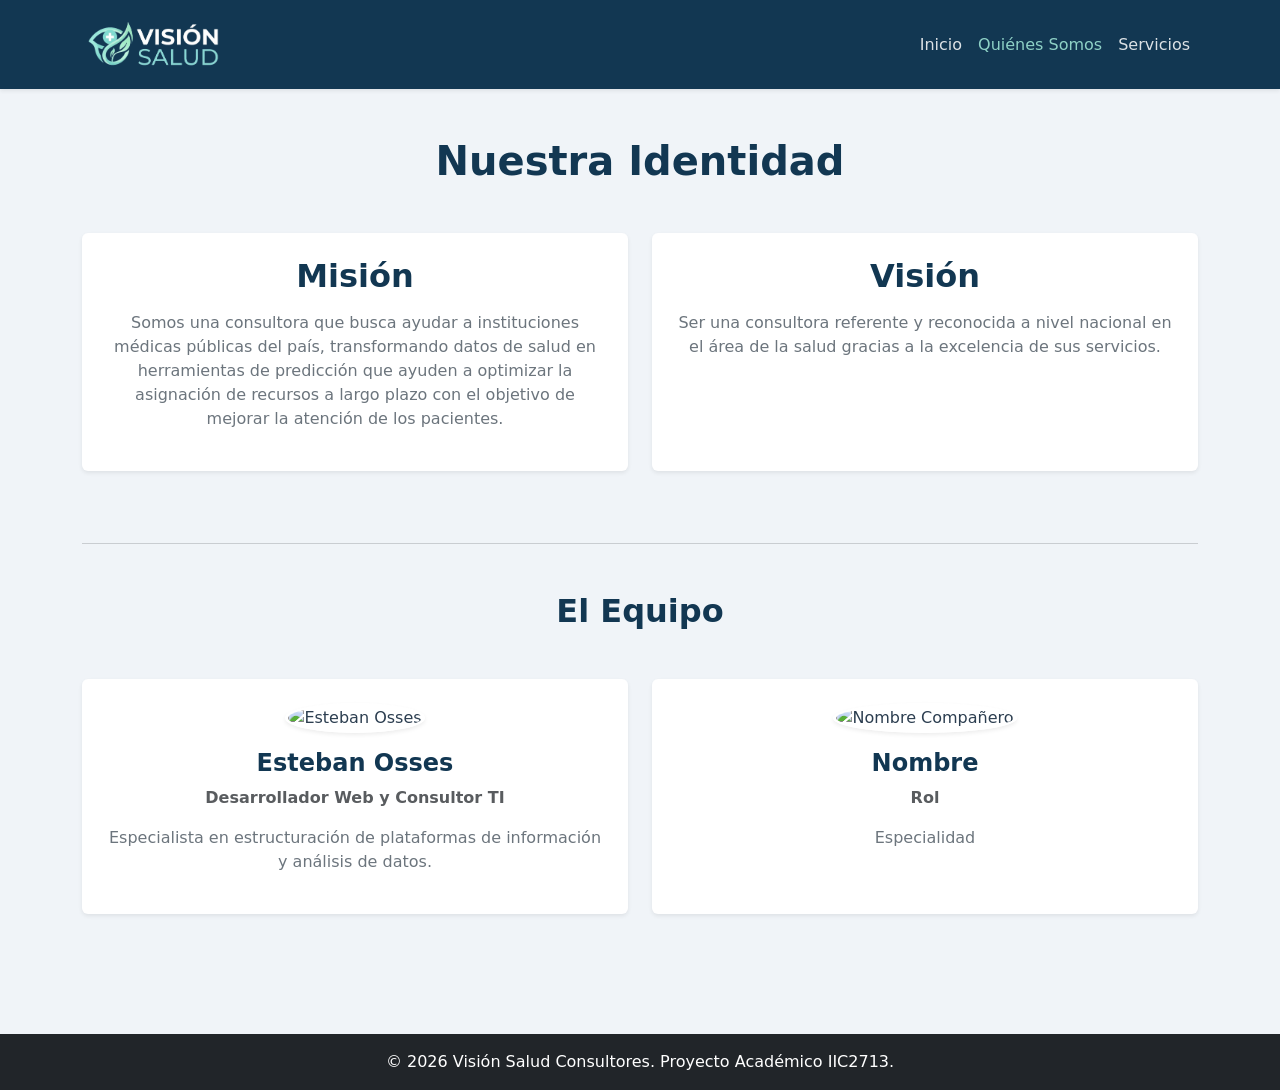
==== nosotros.html @ 450ac193 "first push" ====
<!DOCTYPE html>
<html lang="es">
<head>
    <meta charset="UTF-8">
    <meta name="viewport" content="width=device-width, initial-scale=1.0">
    <title>Quiénes Somos | Visión Salud</title>
    <link href="https://cdn.jsdelivr.net/npm/bootstrap@5.3.2/dist/css/bootstrap.min.css" rel="stylesheet">
    <link rel="stylesheet" href="style.css">
</head>
<body class="d-flex flex-column min-vh-100 bg-light-custom">

    <nav class="navbar navbar-expand-lg navbar-dark bg-primary navbar-custom sticky-top shadow-sm">
        <div class="container">
            <a class="navbar-brand" href="index.html">
                <img src="image_0.png" alt="Visión Salud" class="d-inline-block align-text-top">
            </a>
            <button class="navbar-toggler" type="button" data-bs-toggle="collapse" data-bs-target="#navbarNav">
                <span class="navbar-toggler-icon"></span>
            </button>
            <div class="collapse navbar-collapse" id="navbarNav">
                <ul class="navbar-nav ms-auto">
                    <li class="nav-item"><a class="nav-link" href="index.html">Inicio</a></li>
                    <li class="nav-item"><a class="nav-link active" href="nosotros.html">Quiénes Somos</a></li>
                    <li class="nav-item"><a class="nav-link" href="servicios.html">Servicios</a></li>
                </ul>
            </div>
        </div>
    </nav>

    <main class="container py-5 flex-grow-1">
        <h1 class="text-center text-primary-custom fw-bold mb-5">Nuestra Identidad</h1>
        
        <div class="row text-center mb-5">
            <div class="col-md-6 mb-4">
                <div class="p-4 bg-white border-0 rounded shadow-sm h-100 card-custom">
                    <h2 class="card-title-custom fw-bold mb-3">Misión</h2>
                    <p class="text-secondary">Somos una consultora que busca ayudar a instituciones médicas públicas del país, transformando datos de salud en herramientas de predicción que ayuden a optimizar la asignación de recursos a largo plazo con el objetivo de mejorar la atención de los pacientes.</p>
                </div>
            </div>
            <div class="col-md-6 mb-4">
                <div class="p-4 bg-white border-0 rounded shadow-sm h-100 card-custom">
                    <h2 class="card-title-custom fw-bold mb-3">Visión</h2>
                    <p class="text-secondary">Ser una consultora referente y reconocida a nivel nacional en el área de la salud gracias a la excelencia de sus servicios.</p>
                </div>
            </div>
        </div>

        <hr class="text-muted my-5">

        <h2 class="text-center text-primary-custom fw-bold my-5">El Equipo</h2>
        <div class="row text-center mb-5">
            <div class="col-md-6 mb-4">
                <div class="p-4 bg-white border-0 rounded shadow-sm h-100 card-custom">
                    <img src="https://via.placeholder.com/150" class="rounded-circle mb-3 shadow-sm border border-3" style="border-color: var(--accent-color) !important;" alt="Esteban Osses">
                    <h4 class="text-primary-custom fw-bold">Esteban Osses</h4>
                    <p class="text-muted fw-semibold">Desarrollador Web y Consultor TI</p>
                    <p class="text-secondary">Especialista en estructuración de plataformas de información y análisis de datos.</p>
                </div>
            </div>

            <div class="col-md-6 mb-4">
                <div class="p-4 bg-white border-0 rounded shadow-sm h-100 card-custom">
                    <img src="https://via.placeholder.com/150" class="rounded-circle mb-3 shadow-sm border border-3" style="border-color: var(--accent-color) !important;" alt="Nombre Compañero">
                    <h4 class="text-primary-custom fw-bold">Nombre</h4>
                    <p class="text-muted fw-semibold">Rol</p>
                    <p class="text-secondary">Especialidad</p>
                </div>
            </div>
            
        </div>
    </main>

    <footer class="bg-dark text-white text-center py-3 mt-auto">
        <div class="container">
            <p class="mb-0">&copy; 2026 Visión Salud Consultores. Proyecto Académico IIC2713.</p>
        </div>
    </footer>

    <script src="https://cdn.jsdelivr.net/npm/bootstrap@5.3.2/dist/js/bootstrap.bundle.min.js"></script>
</body>
</html>
---- style.css ----
:root {
    --primary-color: #123752; 
    --secondary-color: #8ED1C6; 
    --accent-color: #FFFFFF; 
    --light-color: #F0F4F8; 
    --text-color: #2C3E50; 
    --white-color: #FFFFFF;
}

html {
    scroll-behavior: smooth;
    font-family: 'Segoe UI', Roboto, 'Helvetica Neue', Arial, sans-serif;
}

body {
    color: var(--text-color);
    background-color: var(--white-color);
}

.navbar-brand img {
    height: 60px; 
    width: auto;
    border-radius: 4px;
}

.bg-primary.navbar-custom {
    background-color: var(--primary-color) !important;
    box-shadow: 0 4px 6px rgba(0,0,0,0.1); 
}

.navbar-custom .navbar-nav .nav-link {
    color: rgba(255, 255, 255, 0.85);
    font-weight: 500;
}

.navbar-custom .navbar-nav .nav-link:hover,
.navbar-custom .navbar-nav .nav-link.active {
    color: var(--secondary-color); 
}


.btn-primary-custom {
    background-color: var(--secondary-color); 
    border-color: var(--secondary-color);
    color: var(--primary-color); 
    font-weight: bold;
}

.btn-primary-custom:hover {
    background-color: #7AC5B8;
    border-color: #7AC5B8;
    color: var(--primary-color);
}

.text-primary-custom {
    color: var(--primary-color) !important;
}

.text-secondary-custom {
    color: var(--secondary-color) !important;
}

.bg-light-custom {
    background-color: var(--light-color) !important;
}

/* Tarjetas y Sombreados */
.card-custom {
    border: none;
    box-shadow: 0 8px 16px rgba(18, 55, 82, 0.08);
    transition: transform 0.3s ease;
}

.card-custom:hover {
    transform: translateY(-5px);
}

.card-title-custom {
    color: var(--primary-color) !important;
}
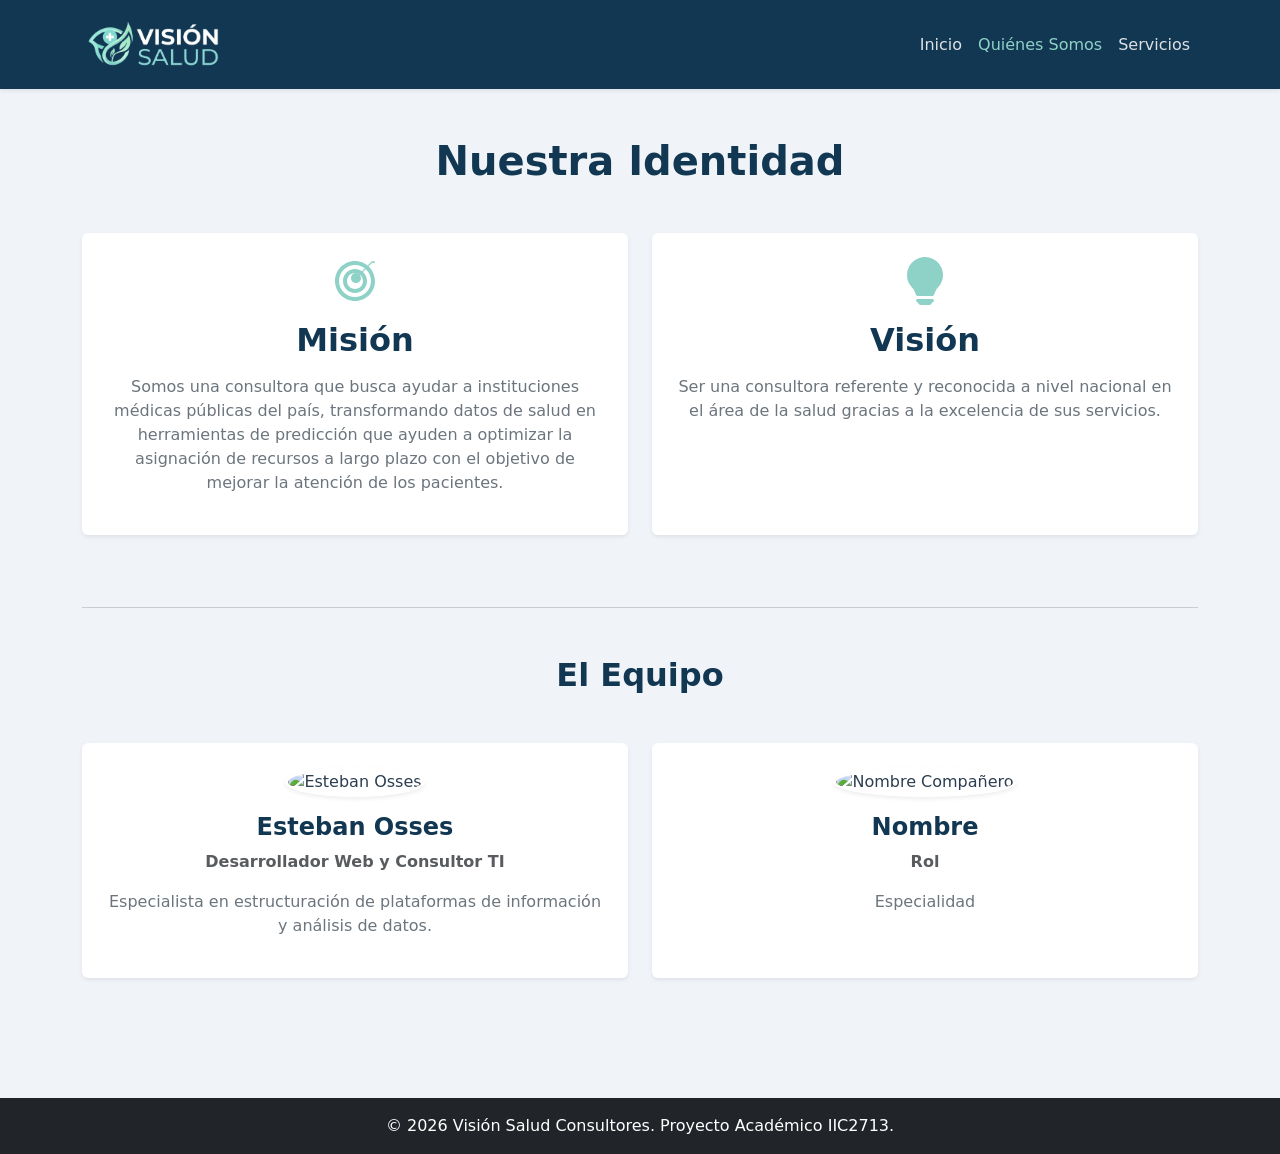
==== commit 801099c3: "fix icons" ====
--- a/nosotros.html
+++ b/nosotros.html
@@ -33,12 +33,25 @@
         <div class="row text-center mb-5">
             <div class="col-md-6 mb-4">
                 <div class="p-4 bg-white border-0 rounded shadow-sm h-100 card-custom">
+                    <div class="mb-3">
+                        <svg xmlns="http://www.w3.org/2000/svg" width="48" height="48" viewBox="0 0 24 24" fill="var(--secondary-color)">
+                            <path d="M12,2C6.486,2,2,6.486,2,12s4.486,10,10,10s10-4.486,10-10S17.514,2,12,2z M12,20c-4.411,0-8-3.589-8-8s3.589-8,8-8 s8,3.589,8,8S16.411,20,12,20z"/>
+                            <path d="M12,6c-3.309,0-6,2.691-6,6s2.691,6,6,6s6-2.691,6-6S15.309,6,12,6z M12,16c-2.206,0-4-1.794-4-4s1.794-4,4-4s4,1.794,4,4 S14.206,16,12,16z"/>
+                            <path d="M21.707,2.293c-0.391-0.391-1.023-0.391-1.414,0L14,8.586C13.593,8.216,13.065,8,12.5,8c-1.379,0-2.5,1.121-2.5,2.5 S11.121,13,12.5,13S15,11.879,15,10.5c0-0.565-0.216-1.093-0.586-1.5l6.293-6.293C22.098,3.316,22.098,2.684,21.707,2.293z"/>
+                        </svg>
+                    </div>
                     <h2 class="card-title-custom fw-bold mb-3">Misión</h2>
                     <p class="text-secondary">Somos una consultora que busca ayudar a instituciones médicas públicas del país, transformando datos de salud en herramientas de predicción que ayuden a optimizar la asignación de recursos a largo plazo con el objetivo de mejorar la atención de los pacientes.</p>
                 </div>
             </div>
+            
             <div class="col-md-6 mb-4">
                 <div class="p-4 bg-white border-0 rounded shadow-sm h-100 card-custom">
+                    <div class="mb-3">
+                        <svg xmlns="http://www.w3.org/2000/svg" width="48" height="48" fill="var(--secondary-color)" class="bi bi-lightbulb-fill" viewBox="0 0 16 16">
+                          <path d="M2 6a6 6 0 1 1 10.174 4.31c-.203.196-.359.4-.453.619l-.762 1.769A.5.5 0 0 1 10.5 13h-5a.5.5 0 0 1-.46-.302l-.761-1.77a1.964 1.964 0 0 0-.453-.618A5.984 5.984 0 0 1 2 6zm3 8.5a.5.5 0 0 1 .5-.5h5a.5.5 0 0 1 0 1l-.224.447a1 1 0 0 1-.894.553H6.618a1 1 0 0 1-.894-.553L5.5 15a.5.5 0 0 1-.5-.5z"/>
+                        </svg>
+                    </div>
                     <h2 class="card-title-custom fw-bold mb-3">Visión</h2>
                     <p class="text-secondary">Ser una consultora referente y reconocida a nivel nacional en el área de la salud gracias a la excelencia de sus servicios.</p>
                 </div>
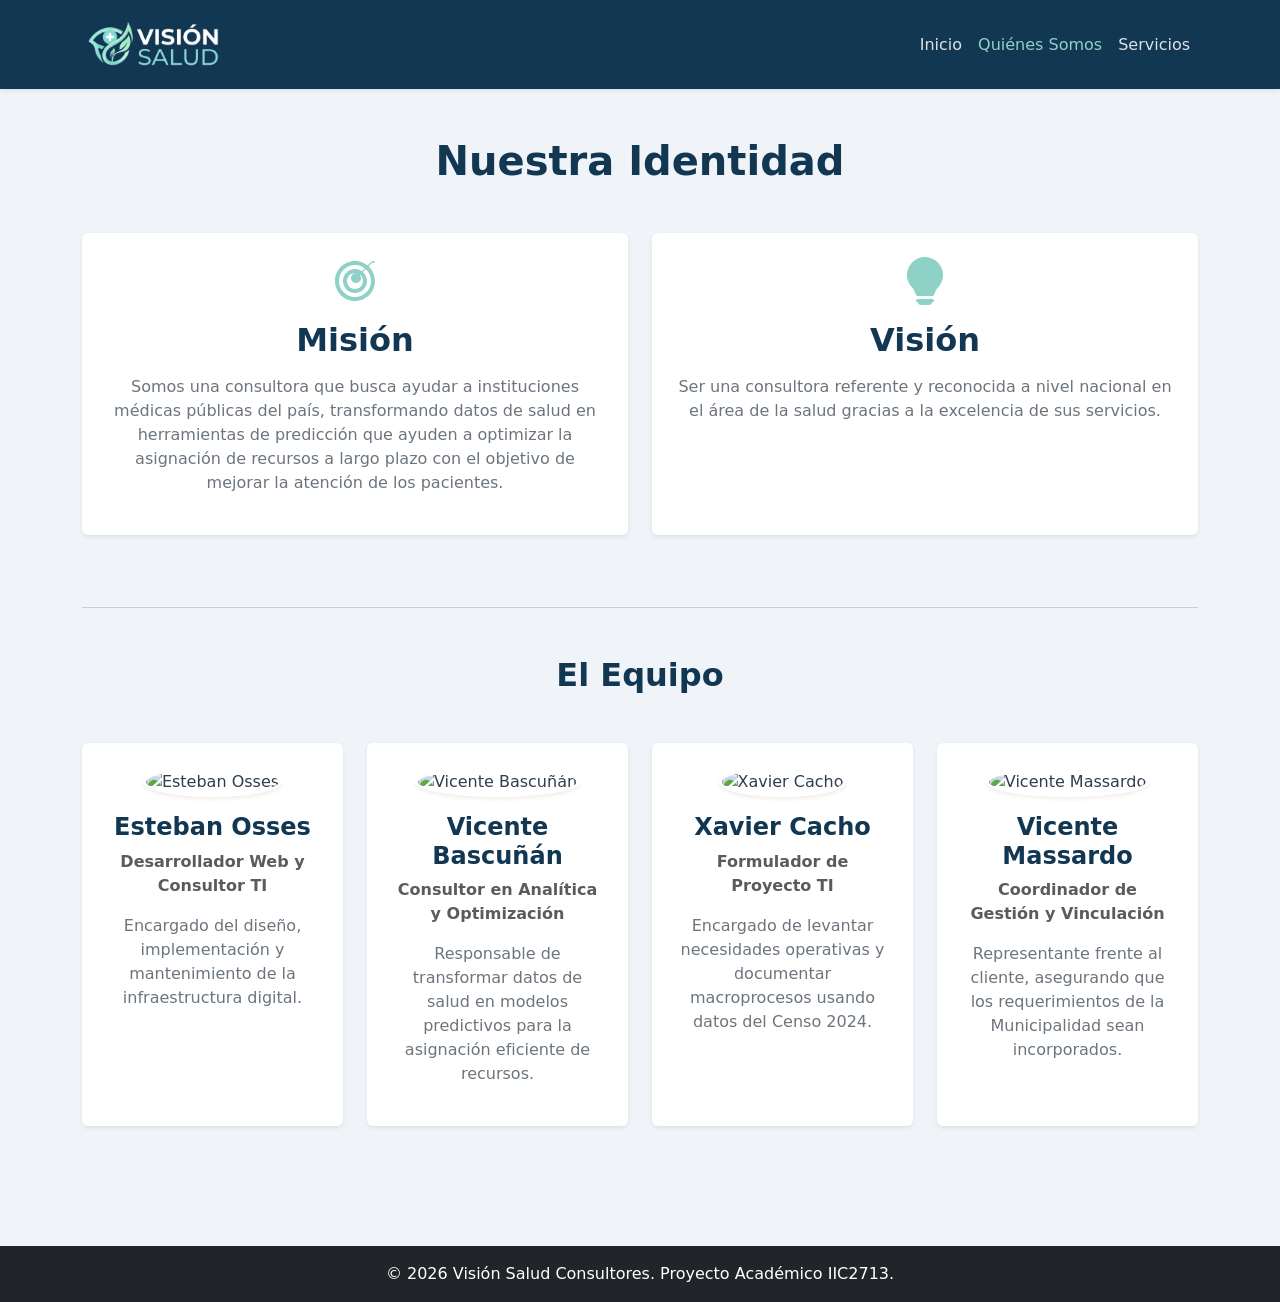
==== commit 00e8f3e7: "add value proposal" ====
--- a/nosotros.html
+++ b/nosotros.html
@@ -62,24 +62,41 @@
 
         <h2 class="text-center text-primary-custom fw-bold my-5">El Equipo</h2>
         <div class="row text-center mb-5">
-            <div class="col-md-6 mb-4">
+            <div class="col-md-6 col-lg-3 mb-4">
                 <div class="p-4 bg-white border-0 rounded shadow-sm h-100 card-custom">
                     <img src="https://via.placeholder.com/150" class="rounded-circle mb-3 shadow-sm border border-3" style="border-color: var(--accent-color) !important;" alt="Esteban Osses">
                     <h4 class="text-primary-custom fw-bold">Esteban Osses</h4>
                     <p class="text-muted fw-semibold">Desarrollador Web y Consultor TI</p>
-                    <p class="text-secondary">Especialista en estructuración de plataformas de información y análisis de datos.</p>
+                    <p class="text-secondary">Encargado del diseño, implementación y mantenimiento de la infraestructura digital.</p>
                 </div>
             </div>
 
-            <div class="col-md-6 mb-4">
+            <div class="col-md-6 col-lg-3 mb-4">
                 <div class="p-4 bg-white border-0 rounded shadow-sm h-100 card-custom">
-                    <img src="https://via.placeholder.com/150" class="rounded-circle mb-3 shadow-sm border border-3" style="border-color: var(--accent-color) !important;" alt="Nombre Compañero">
-                    <h4 class="text-primary-custom fw-bold">Nombre</h4>
-                    <p class="text-muted fw-semibold">Rol</p>
-                    <p class="text-secondary">Especialidad</p>
+                    <img src="https://via.placeholder.com/150" class="rounded-circle mb-3 shadow-sm border border-3" style="border-color: var(--accent-color) !important;" alt="Vicente Bascuñán">
+                    <h4 class="text-primary-custom fw-bold">Vicente Bascuñán</h4>
+                    <p class="text-muted fw-semibold">Consultor en Analítica y Optimización</p>
+                    <p class="text-secondary">Responsable de transformar datos de salud en modelos predictivos para la asignación eficiente de recursos.</p>
                 </div>
             </div>
-            
+
+            <div class="col-md-6 col-lg-3 mb-4">
+                <div class="p-4 bg-white border-0 rounded shadow-sm h-100 card-custom">
+                    <img src="https://via.placeholder.com/150" class="rounded-circle mb-3 shadow-sm border border-3" style="border-color: var(--accent-color) !important;" alt="Xavier Cacho">
+                    <h4 class="text-primary-custom fw-bold">Xavier Cacho</h4>
+                    <p class="text-muted fw-semibold">Formulador de Proyecto TI</p>
+                    <p class="text-secondary">Encargado de levantar necesidades operativas y documentar macroprocesos usando datos del Censo 2024.</p>
+                </div>
+            </div>
+
+            <div class="col-md-6 col-lg-3 mb-4">
+                <div class="p-4 bg-white border-0 rounded shadow-sm h-100 card-custom">
+                    <img src="https://via.placeholder.com/150" class="rounded-circle mb-3 shadow-sm border border-3" style="border-color: var(--accent-color) !important;" alt="Vicente Massardo">
+                    <h4 class="text-primary-custom fw-bold">Vicente Massardo</h4>
+                    <p class="text-muted fw-semibold">Coordinador de Gestión y Vinculación</p>
+                    <p class="text-secondary">Representante frente al cliente, asegurando que los requerimientos de la Municipalidad sean incorporados.</p>
+                </div>
+            </div>
         </div>
     </main>
 
